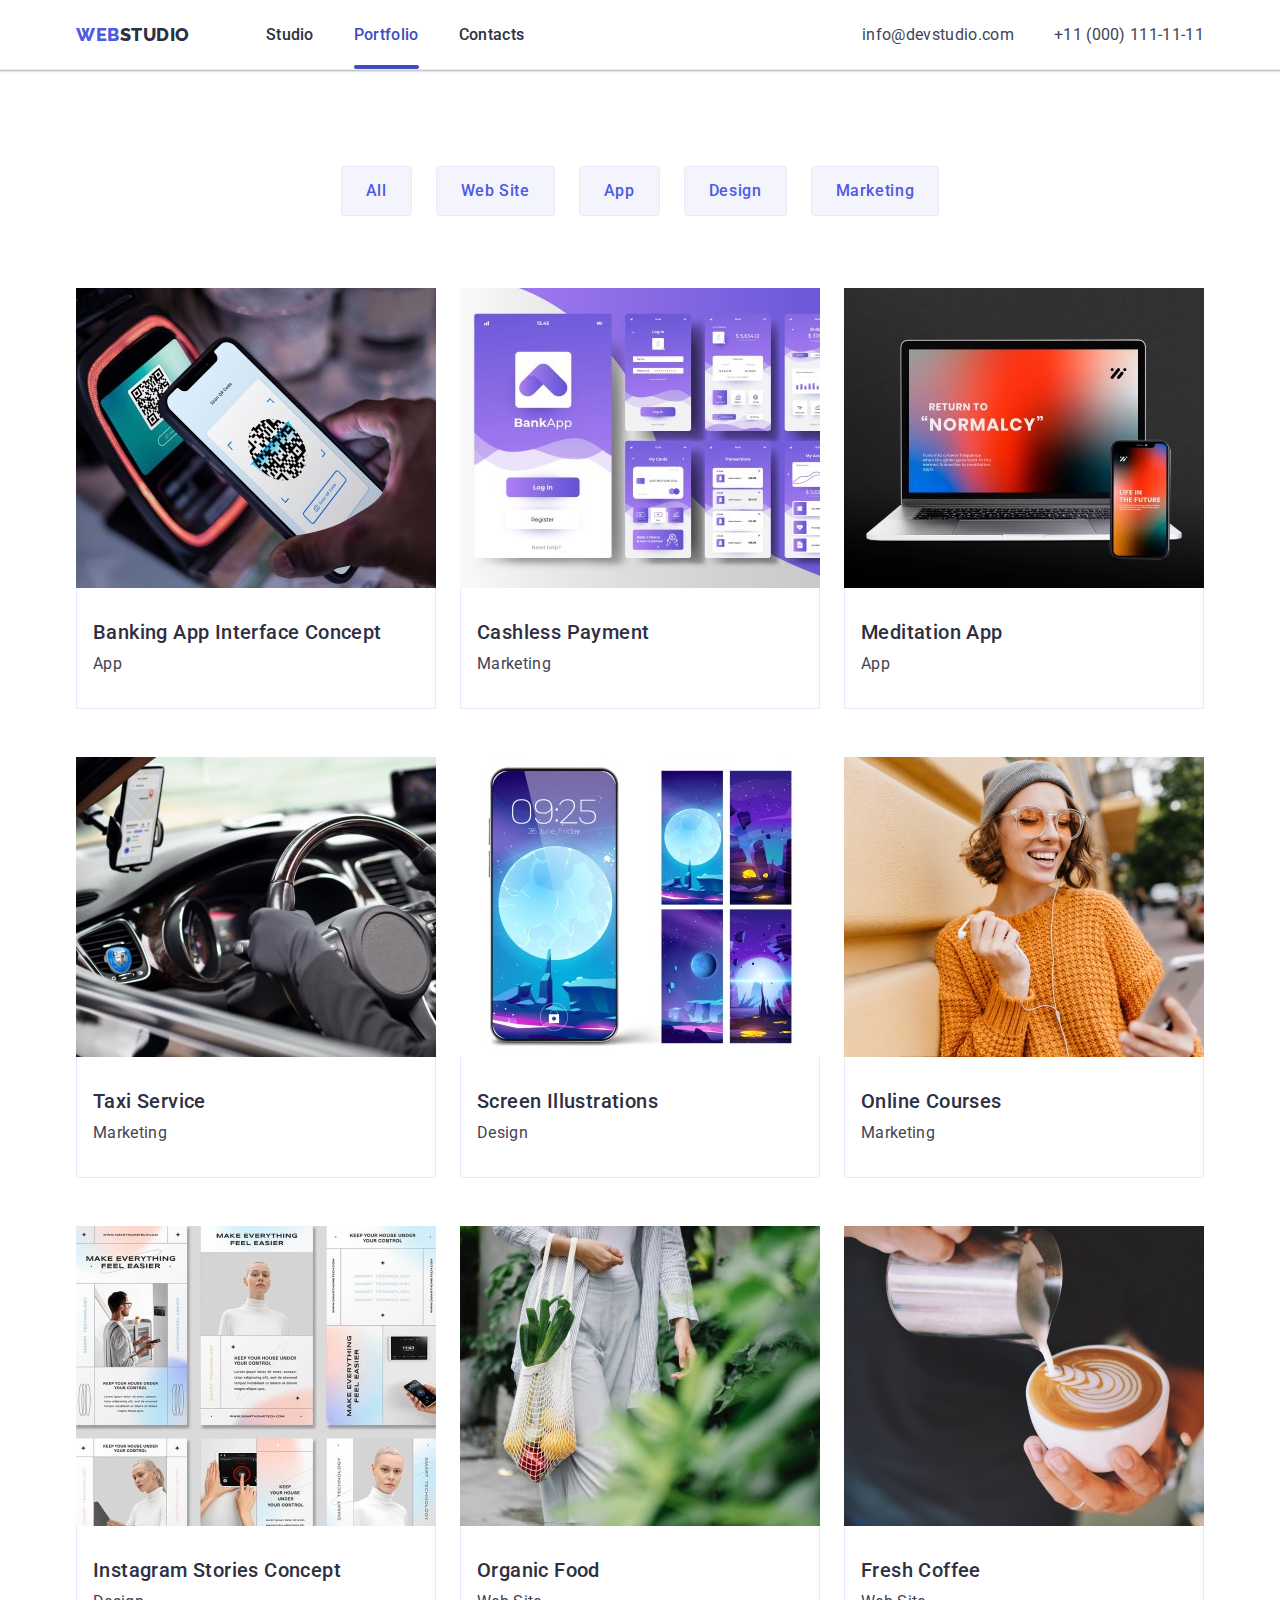
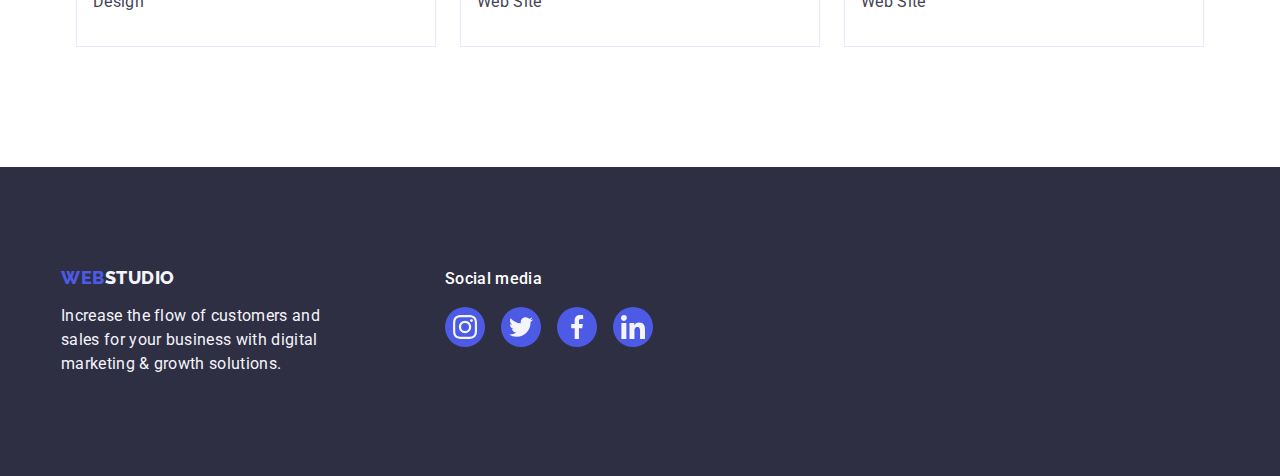
==== portfolio.html @ 295e7ac4 "Initial commit" ====
<!DOCTYPE html>
<html lang="en">
  <head>
    <meta charset="UTF-8" />
    <meta http-equiv="X-UA-Compatible" content="IE=edge" />
    <meta name="viewport" content="width=device-width, initial-scale=1.0" />
    <title>Portfolio</title>
    <link rel="preconnect" href="https://fonts.gstatic.com" />
    <!-- Normilize -->
    <link
      rel="stylesheet"
      href="https://cdn.jsdelivr.net/npm/modern-normalize@2.0.0/modern-normalize.min.css"
    />
    <!-- Custom styles -->
    <link rel="stylesheet" href="./css/styles.css" />
    <link rel="preconnect" href="https://fonts.googleapis.com" />
    <link rel="preconnect" href="https://fonts.gstatic.com" crossorigin />
    <link
      href="https://fonts.googleapis.com/css2?family=Raleway:wght@800&family=Roboto:wght@400;500;700;900&display=swap"
      rel="stylesheet"
    />
  </head>

  <body class="body">
    <!-- Header section -->
    <header class="header">
      <div class="header-container container">
        <nav class="header-nav">
          <a class="header-logo link" href="./index.html"
            >Web<span class="header-logo-blue">Studio</span></a
          >
          <ul class="header-nav list">
            <li class="header-item">
              <a class="header-link link" href="./index.html">Studio</a>
            </li>
            <li class="header-item">
              <a class="header-link active link" href="./portfolio.html">Portfolio</a>
            </li>
            <li class="header-item">
              <a class="header-link link" href="">Contacts</a>
            </li>
          </ul>
        </nav>
        <address class="header-address">
          <ul class="header-address-list list">
            <li class="header-address link">
              <a class="header-address link" href="mailto:info@devstudio.com">info@devstudio.com</a>
            </li>
            <li class="header-address link">
              <a class="header-address link" href="tel:+110001111111">+11 (000) 111-11-11</a>
            </li>
          </ul>
        </address>
      </div>
    </header>
    <!-- Main block -->
    <main>
      <!-- Main section -->
      <section class="portfolio section">
        <div class="container">
          <h1 hidden class="visually-hidden">Filters</h1>
          <ul class="portfolio-filters-list">
            <li class="portfolio-filters-item"
              ><button type="button" class="portfolio-btn">All</button></li
            >
            <li class="portfolio-filters-item"
              ><button type="button" class="portfolio-btn">Web Site</button></li
            >
            <li class="portfolio-filters-item"
              ><button type="button" class="portfolio-btn">App</button></li
            >
            <li class="portfolio-filters-item"
              ><button type="button" class="portfolio-btn">Design</button></li
            >
            <li class="portfolio-filters-item"
              ><button type="button" class="portfolio-btn">Marketing</button></li
            >
          </ul>
          <ul class="portfolio-examples-list">
            <li class="portfolio-examples-list-item">
              <a class="portfolio-link" href>
                <div class="overlay-wrapper">
                  <img
                    src="./images/row_1/img-1.jpg"
                    alt="Banking App Interface Concept"
                    width="360"
                    height="300"
                  />
                  <p class="overlay-text"
                    >14 Stylish and User-Friendly App Design Concepts · Task Manager App · Calorie
                    Tracker App · Exotic Fruit Ecommerce App · Cloud Storage App</p
                  >
                </div>
                <div class="card-content">
                  <h2 class="portfolio-subtitle">Banking App Interface Concept</h2>
                  <p class="portfolio-examples-text">App</p>
                </div>
              </a>
            </li>
            <li class="portfolio-examples-list-item">
              <a class="portfolio-link" href>
                <div class="overlay-wrapper">
                  <img
                    src="./images/row_1/img-2.jpg"
                    alt="Cashless Payment with a phone"
                    width="360"
                    height="300"
                  />
                  <p class="overlay-text"
                    >14 Stylish and User-Friendly App Design Concepts · Task Manager App · Calorie
                    Tracker App · Exotic Fruit Ecommerce App · Cloud Storage App</p
                  >
                </div>
                <div class="card-content">
                  <h2 class="portfolio-subtitle">Cashless Payment</h2>
                  <p class="portfolio-examples-text">Marketing</p>
                </div>
              </a>
            </li>
            <li class="portfolio-examples-list-item">
              <a class="portfolio-link" href>
                <div class="overlay-wrapper">
                  <img
                    src="./images/row_1/img.jpg"
                    alt="Meditation App on a mobile and a computer"
                    width="360"
                    height="300"
                  />
                  <p class="overlay-text"
                    >14 Stylish and User-Friendly App Design Concepts · Task Manager App · Calorie
                    Tracker App · Exotic Fruit Ecommerce App · Cloud Storage App</p
                  >
                </div>
                <div class="card-content">
                  <h2 class="portfolio-subtitle">Meditation App</h2>
                  <p class="portfolio-examples-text">App</p>
                </div>
              </a>
            </li>
            <li class="portfolio-examples-list-item">
              <a class="portfolio-link" href>
                <div class="overlay-wrapper">
                  <img src="./images/row_2/img-1.jpg" alt="A taxi" width="360" height="300" />
                  <p class="overlay-text"
                    >14 Stylish and User-Friendly App Design Concepts · Task Manager App · Calorie
                    Tracker App · Exotic Fruit Ecommerce App · Cloud Storage App</p
                  >
                </div>
                <div class="card-content">
                  <h2 class="portfolio-subtitle">Taxi Service</h2>
                  <p class="portfolio-examples-text">Marketing</p>
                </div>
              </a>
            </li>
            <li class="portfolio-examples-list-item">
              <a class="portfolio-link" href>
                <div class="overlay-wrapper">
                  <img
                    src="./images/row_2/img-2.jpg"
                    alt="Screen Illustrations"
                    width="360"
                    height="300"
                  />
                  <p class="overlay-text"
                    >14 Stylish and User-Friendly App Design Concepts · Task Manager App · Calorie
                    Tracker App · Exotic Fruit Ecommerce App · Cloud Storage App</p
                  >
                </div>
                <div class="card-content">
                  <h2 class="portfolio-subtitle">Screen Illustrations</h2>
                  <p class="portfolio-examples-text">Design</p>
                </div>
              </a>
            </li>
            <li class="portfolio-examples-list-item">
              <a class="portfolio-link" href>
                <div class="overlay-wrapper">
                  <img
                    src="./images/row_2/img-3.jpg"
                    alt="Girl having online courses using her mobile"
                    width="360"
                    height="300"
                  />
                  <p class="overlay-text"
                    >14 Stylish and User-Friendly App Design Concepts · Task Manager App · Calorie
                    Tracker App · Exotic Fruit Ecommerce App · Cloud Storage App</p
                  >
                </div>
                <div class="card-content">
                  <h2 class="portfolio-subtitle">Online Courses</h2>
                  <p class="portfolio-examples-text">Marketing</p>
                </div>
              </a>
            </li>
            <li class="portfolio-examples-list-item">
              <a class="portfolio-link" href>
                <div class="overlay-wrapper">
                  <img
                    src="./images/row_3/img-01.jpg"
                    alt="Instagram Stories Concept"
                    width="360"
                    height="300"
                  />
                  <p class="overlay-text"
                    >14 Stylish and User-Friendly App Design Concepts · Task Manager App · Calorie
                    Tracker App · Exotic Fruit Ecommerce App · Cloud Storage App</p
                  >
                </div>
                <div class="card-content">
                  <h2 class="portfolio-subtitle">Instagram Stories Concept</h2>
                  <p class="portfolio-examples-text">Design</p>
                </div>
              </a>
            </li>
            <li class="portfolio-examples-list-item">
              <a class="portfolio-link" href>
                <div class="overlay-wrapper">
                  <img
                    src="./images/row_3/img-02.jpg"
                    alt="Girl carying a bag with fruit and vegetables"
                    width="360"
                    height="300"
                  />
                  <p class="overlay-text"
                    >14 Stylish and User-Friendly App Design Concepts · Task Manager App · Calorie
                    Tracker App · Exotic Fruit Ecommerce App · Cloud Storage App</p
                  >
                </div>
                <div class="card-content">
                  <h2 class="portfolio-subtitle">Organic Food</h2>
                  <p class="portfolio-examples-text">Web Site</p>
                </div>
              </a>
            </li>
            <li class="portfolio-examples-list-item">
              <a class="portfolio-link" href>
                <div class="overlay-wrapper">
                  <img
                    src="./images/row_3/img-03.jpg"
                    alt="Barista making coffee"
                    width="360"
                    height="300"
                  />
                  <p class="overlay-text"
                    >14 Stylish and User-Friendly App Design Concepts · Task Manager App · Calorie
                    Tracker App · Exotic Fruit Ecommerce App · Cloud Storage App</p
                  >
                </div>
                <div class="card-content">
                  <h2 class="portfolio-subtitle">Fresh Coffee</h2>
                  <p class="portfolio-examples-text">Web Site</p>
                </div>
              </a>
            </li>
          </ul>
        </div>
      </section>
    </main>

    <!-- Footer section -->
    <footer class="footer">
      <div class="footer container">
        <div class="logo-text">
          <a class="header-logo link" href="./index.html"
            >Web<span class="footer-logo-light">Studio</span></a
          >
          <p class="footer-text">
            Increase the flow of customers and sales for your business with digital marketing &
            growth solutions.
          </p>
        </div>
        <div class="footer-socials">
          <p class="footer-socials-subtitle">Social media</p>
          <ul class="footer-links-list">
            <li class="footer-links-item">
              <a href="" class="footer-link">
                <svg class="footer-icon" width="24" height="24">
                  <use href="./images/icons.svg#icon-instagram"></use>
                </svg>
              </a>
            </li>
            <li class="footer-links-item">
              <a href="" class="footer-link">
                <svg class="footer-icon" width="24" height="24">
                  <use href="./images/icons.svg#icon-twitter"></use>
                </svg>
              </a>
            </li>
            <li class="footer-links-item">
              <a href="" class="footer-link">
                <svg class="footer-icon" width="24" height="24">
                  <use href="./images/icons.svg#icon-facebook"></use>
                </svg>
              </a>
            </li>
            <li class="footer-links-item">
              <a href="" class="footer-link">
                <svg class="footer-icon" width="24" height="24">
                  <use href="./images/icons.svg#icon-linkedin"></use>
                </svg>
              </a>
            </li>
          </ul>
        </div>
      </div>
    </footer>
  </body>
</html>
---- css/styles.css ----
:root {
  /* Font */
  --primary-font: Roboto, sans-serif;
  /* Colors */
  --headings-cl: #2E2F42;
  --text-cl: #434455;
  --CTA-iris: #4D5AE5;
  --CTA-ocean: #404BBF;
  --light-bg: #F4F4FD;
  --white-cl: white;
  --acent-cl: #E7E9FC;
  --light-slate: #8E8F99;
  --green-success-cl: #31D0AA;
  --modal-bg: #FCFCFC;
  /* transition */
  --transition-duration: 250ms;
  --transition-timing-function: cubic-bezier(0.4, 0, 0.2, 1);
}


/* Reset */

ul,
ol {
  list-style: none;
  margin: 0;
  padding: 0;
}


a {
  text-decoration: none;
  color: currentColor;
  font-style: normal;
}

button {
  font-family: inherit;
  cursor: pointer;
}

h1,
h2,
h3,
h4,
h5,
h6,
p {
  margin: 0;
}

img {
  display: block;
  max-width: 100%;
  height: auto;
}

.visually-hidden {
  position: absolute;
  width: 1px;
  height: 1px;
  margin: -1px;
  border: 0;
  padding: 0;

  white-space: nowrap;
  clip-path: inset(100%);
  clip: rect(0 0 0 0);
  overflow: hidden;
}

/**
  |============================
  | Common styles
  |============================
*/

body {
  font-family: var(--primary-font);
  color: var(--text-cl);
  line-height: 1.5;
  letter-spacing: 0.02em;
  background-color: var(--white-cl);
}

.container {
  max-width: 1158px;
  padding: 0 15px;
  margin: 0 auto;
}


/**
  |============================
  | Header section
  |============================
*/

.header {
  border-bottom: 1px solid var(--acent-cl);
  box-shadow: 0px 1px 6px 0px rgba(46, 47, 66, 0.08), 0px 1px 1px 0px rgba(46, 47, 66, 0.16), 0px 2px 1px 0px rgba(46, 47, 66, 0.08);
}


.header-nav {
  display: flex;
  align-items: center;
}

.header-nav.list {
  display: flex;
  align-items: center;
  gap: 40px;
}

.header-logo {
  font-family: Raleway, sans-serif;
  font-weight: 800;
  font-size: 18px;
  line-height: 1.17;
  letter-spacing: 0.03em;
  text-transform: uppercase;
  color: var(--CTA-iris);
  padding-top: 24px;
  padding-bottom: 24px;
  margin-right: 76px;
}

.header-logo-blue {
  color: var(--headings-cl);
}

.link {}

.header-container {
  display: flex;
  align-items: center;
  justify-content: space-between;
}

.header-address-list {
  display: flex;
  align-items: center;
  gap: 40px;
}

.header-item {}

.header-link {
  font-weight: 500;
  font-size: 16px;
  line-height: 1.5;
  letter-spacing: 0.02em;
  color: var(--headings-cl);
  padding: 24px 0;
  position: relative;
  transition-property: color;
    transition-duration: var(--transition-duration);
    transition-timing-function: var(--transition-timing-function);
  }


.header-link:hover,
.header-link:focus,
.header-address.link:hover,
.header-address.link:focus {
  color: var(--CTA-ocean);
}
.header-link.active {
    color: var(--CTA-ocean);
}
.header-link.active::after {
  content: '';
  display: block;
  width: 100%;
  height: 4px;
  border-radius: 2px;
  background-color: var(--CTA-ocean);
  position: absolute;
  bottom: -1px;
  left: 0;
}

.header-address {
  font-style: normal;
}

.header-address.link {
  color: var(--text-cl);
  letter-spacing: 0.02em;
  transition-property: color;
    transition-duration: var(--transition-duration);
    transition-timing-function: var(--transition-timing-function);
  }

.main {}

.section {}

/**
  |============================
  | Hero Styles
  |============================
*/

.hero {
  background-color: var(--headings-cl);
  padding-top: 188px;
  padding-bottom: 188px;
  background-image: linear-gradient(rgba(46, 47, 66, 0.70), rgba(46, 47, 66, 0.70)), url(../images/hero_bgd-img/background_image.jpg);
  background-repeat: no-repeat;
  background-position: center;
  background-size: cover;
  max-width: 1440px;
  margin: 0 auto;
}

.hero-title {
  font-size: 56px;
  line-height: 1.07;
  text-align: center;
  letter-spacing: 0.02em;
  color: var(--white-cl);
  margin: 0 auto;
  max-width: 496px;
  padding-bottom: 48px;
}

.hero-btn {
  background-color: var(--CTA-iris);
  font-weight: 500;
  font-size: 16px;
  line-height: 1.5;
  letter-spacing: 0.04em;
  color: var(--white-cl);
  display: block;
  min-width: 169px;
  height: 56px;
  padding: 16px 32px;
  margin: 0 auto;
  border: none;
  border-radius: 4px;
  transition-property: background-color;
    transition-duration: var(--transition-duration);
    transition-timing-function: var(--transition-timing-function);
  }

.hero-btn:hover,
.hero-btn:focus {
  background-color: var(--CTA-ocean);
}

/**
  |============================
  | Features styles
  |============================
*/

.features {
  padding: 120px 0;
}

.features-list {
  display: flex;
  gap: 24px;
  align-items: baseline;
}

.features-item {
  width: calc((100% - 3 * 24px) / 4);
}


.section-features-subtitle,
.portfolio-subtitle,
.team-name {
  font-size: 20px;
  font-weight: 500;
  line-height: 1.2;
  color: var(--headings-cl);
  letter-spacing: 0.02em;
}

.section-features-subtitle {
  margin-bottom: 8px;
}

.features-text {}

.icon-background {
  height: 112px;
  border-radius: 4px;
  background-color: var(--light-bg);
  display: flex;
  align-items: center;
  justify-content: center;
  margin-bottom: 8px;
}

.features-icon {
}

/**
  |============================
  | What are we doing section
  |============================
*/

.section-product {
  padding-bottom: 120px;
}

.section-product-list {
  display: flex;
  gap: 24px;
  align-items: center;
}

.section-product-list-item {}


.section-product-title,
.section-team-title, .customers-title {
  line-height: 1.11;
  font-size: 36px;
  color: var(--headings-cl);
  text-transform: capitalize;
  letter-spacing: 0.02em;
  text-align: center;
  margin-bottom: 72px;
}

/**
  |============================
  | Team section styles
  |============================
*/

.team {
  background-color: var(--light-bg);
  letter-spacing: 0.02em;
  padding: 120px 0;
}

.section-team-title {}

.team-list {
  display: flex;
  align-items: center;
  gap: 24px;
}

.team-name {
  margin-bottom: 8px;
}

.team-list-item {
  background-color: var(--white-cl);
  border-radius: 0px 0px 4px 4px;
  box-shadow: 0px 2px 1px 0px rgba(46, 47, 66, 0.08), 0px 1px 1px 0px rgba(46, 47, 66, 0.16), 0px 1px 6px 0px rgba(46, 47, 66, 0.08);
}

.team-card-content {
  padding: 32px 0;
  text-align: center;

}

.team-name-job {
  font-size: 16px;
  margin-bottom: 8px;
}

.team-socials-list {
  display: flex;
  gap: 24px;
  align-items: center;
  justify-content: center;
}

.team-socials-list-item {
width: 40px;
height: 40px;
}

.team-social-link {
display: flex;
align-items: center;
justify-content: center;
  width: 100%;
height: 100%;
  border-radius: 50%;
background-color: var(--CTA-iris);
transition-property: background-color;
transition-duration: var(--transition-duration);
transition-timing-function: var(--transition-timing-function);
}

.team-social-link:hover, .team-social-link:focus {
  background-color: var(--CTA-ocean);
}

.team-social-icon {
  margin: 12px;
  fill: var(--light-bg);
}

/**
  |============================
  | Customers styles
  |============================
*/

.customers-section {
  background-color: var(--white-cl);
  padding: 120px 0;
}

.customers-title {
}

.customers-list {
  display: flex;
  align-items: center;
  justify-content: center;
  gap: 24px;
}

.customers-list-item {
}

.customers-link {
color: var(--light-slate);
  border-radius: 4px;
  border: 1px solid var(--lightslate, var(--light-slate));
  height: 88px;
  width: 168px;
  display: flex;
  align-items: center;
  justify-content: center;
  transition-property: border-color, color;
    transition-duration: var(--transition-duration);
    transition-timing-function: var(--transition-timing-function);
  }


.customers-icon {
  fill: currentColor;
  transition-property: fill;
  transition-duration: var(--transition-duration);
  transition-timing-function: var(--transition-timing-function);
}

.customers-link:hover, .customers-link:focus {
  border-color: var(--CTA-ocean);
  color: var(--CTA-ocean);
}



/**
  |============================
  | Portfolio styles
  |============================
*/

.portfolio {
  padding-bottom: 120px;
  padding-top: 96px;
}

.section {}

.portfolio-btn {
  font-weight: 500;
  line-height: 1.5;
  letter-spacing: 0.04em;
  color: var(--CTA-iris);
  background-color: var(--light-bg);
  text-transform: capitalize;
  padding: 12px 24px;
  border: 1px solid var(--acent-cl);
  border-radius: 4px;
  transition-property: background-color, color, border-color, box-shadow;
  transition-duration: var(--transition-duration);
  transition-timing-function: var(--transition-timing-function);
}

.portfolio-btn:hover,
.portfolio-btn:focus {
  background-color: var(--CTA-ocean);
  color: var(--white-cl);
  border-color: transparent;
  box-shadow: 0px 2px 2px 0px rgba(0, 0, 0, 0.12), 0px 2px 1px 0px rgba(0, 0, 0, 0.08), 0px 3px 1px 0px rgba(0, 0, 0, 0.10);
}

.portfolio-subtitle {
  margin-bottom: 8px;
}

.portfolio-filters-list {
  display: flex;
  align-items: center;
  gap: 24px;
  margin-bottom: 72px;
  justify-content: center;
}

.portfolio-filters-item {}

.portfolio-examples-list {
  display: flex;
  flex-wrap: wrap;
  align-items: center;
  row-gap: 48px;
  column-gap: 24px;
}

.portfolio-examples-list-item {
  width: calc((100% - 2*24) / 3);
}

.portfolio-link {
  display: block;
  transition: box-shadow var(--transition-duration) var(--transition-timing-function);
}

.portfolio-link:hover, .portfolio-link:focus {
box-shadow: 0px 2px 1px 0px rgba(46, 47, 66, 0.08),
0px 1px 1px 0px rgba(46, 47, 66, 0.16),
0px 1px 6px 0px rgba(46, 47, 66, 0.08);
}




.portfolio-examples-text {}

.card-content {
  padding: 32px 16px;
  border: 1px solid var(--acent-cl);
  border-top: none;
}

.overlay-wrapper {
  overflow: hidden;
  width: 360px;
  height: 300px;
  position: relative;
}

.overlay-text {
  color: var(--light-bg);
  font-size: 16px;
  background-color: var(--CTA-iris);
  padding: 40px 32px;
  width: 100%;
  height: 100%;
  position: absolute;
  top: 0;
  left: 0;
  transform: translateY(100%);
  transition-property: transform;
  transition-duration: var(--transition-duration);
  transition-timing-function: var(--transition-timing-function);
}

.portfolio-examples-list-item:hover .overlay-text, .portfolio-examples-list-item:focus .overlay-text {
  transform: translateY(0%);
}

/**
  |============================
  | Footer styles
  |============================
*/

.footer {
  background-color: var(--headings-cl);
  color: var(--light-bg);
  padding: 100px 0;
}

.footer-text {
  letter-spacing: 0.02em;
  max-width: 264px;
}

footer .header-logo {
  display: inline-block;
  padding: 0;
  margin-bottom: 16px;
}

.footer-logo-light {
  color: var(--light-bg);
}

.footer-socials-subtitle {
  color: var(--white-cl);
  font-weight: 500;
  font-size: 16px;
  line-height: 1.5;
  letter-spacing: 0.02em;
  margin-bottom: 16px;
}

.footer .container {
  display: flex;
  align-items: baseline;
  padding: 0;
}

.logo-text {
  margin-right: 120px;
}

.footer-socials {}

.footer-links-list {
  display: flex;
  gap: 16px;
  align-items: center;
  justify-content: space-between;

}

.footer-links-item {}

.footer-link {
  display: flex;
  align-items: center;
  justify-content: center;
  width: 40px;
  height: 40px;
  background-color: var(--CTA-iris);
  border-radius: 50%;
  transition-property: background-color;
  transition-duration: var(--transition-duration);
  transition-timing-function: var(--transition-timing-function);
}

.footer-link:hover, .footer-link:focus {
  background-color: var(--green-success-cl);
}

.footer-icon {
  fill: var(--light-bg);
}

/**
  |============================
  | Modal styles
  |============================
*/

.backdrop {
  width: 100%;
  height: 100%;
  position: fixed;
  top: 0;
  left: 0;
  background-color: rgba(46, 47, 66, 0.40);
  transition-property: opacity, visibility;
  transition-duration: var(--transition-duration);
  transition-timing-function: var(--transition-timing-function);
}

.backdrop.is-hidden{
opacity: 0;
visibility: hidden;
pointer-events: none;
}

.modal {
  width: 408px;
  min-height: 584px;
  border-radius: 4px;
  background-color: var(--modal-bg);
  box-shadow: 0px 2px 1px 0px rgba(0, 0, 0, 0.20), 0px 1px 3px 0px rgba(0, 0, 0, 0.12), 0px 1px 1px 0px rgba(0, 0, 0, 0.14);
position: absolute;
top: 50%;
left: 50%;
transform: translateX(-50%) translateY(-50%);
transition: transform var(--transition-duration) var(--transition-timing-function);
}

.modal-icon {
  fill: var(--headings-cl);
  transition-property: fill;
    transition-duration: var(--transition-duration);
    transition-timing-function: var(--transition-timing-function);
}

.modal-btn {
  background-color: var(--acent-cl);
  width: 24px;
  height: 24px;
  border-radius: 50%;
  border: 1px solid rgba(0, 0, 0, 0.10);
  position: absolute;
  top: 24px;
  right: 24px;
  display: flex;
  justify-content: center;
  align-items: center;
  padding: 0;
  transition-property: background-color, border;
  transition-duration: var(--transition-duration);
  transition-timing-function: var(--transition-timing-function);
}

.modal-btn:hover, .modal-btn:focus {
  background-color: var(--CTA-ocean);
  border: none;
}

.modal-btn:hover .modal-icon,
.modal-btn:focus .modal-icon {
  fill: var(--white-cl);
}
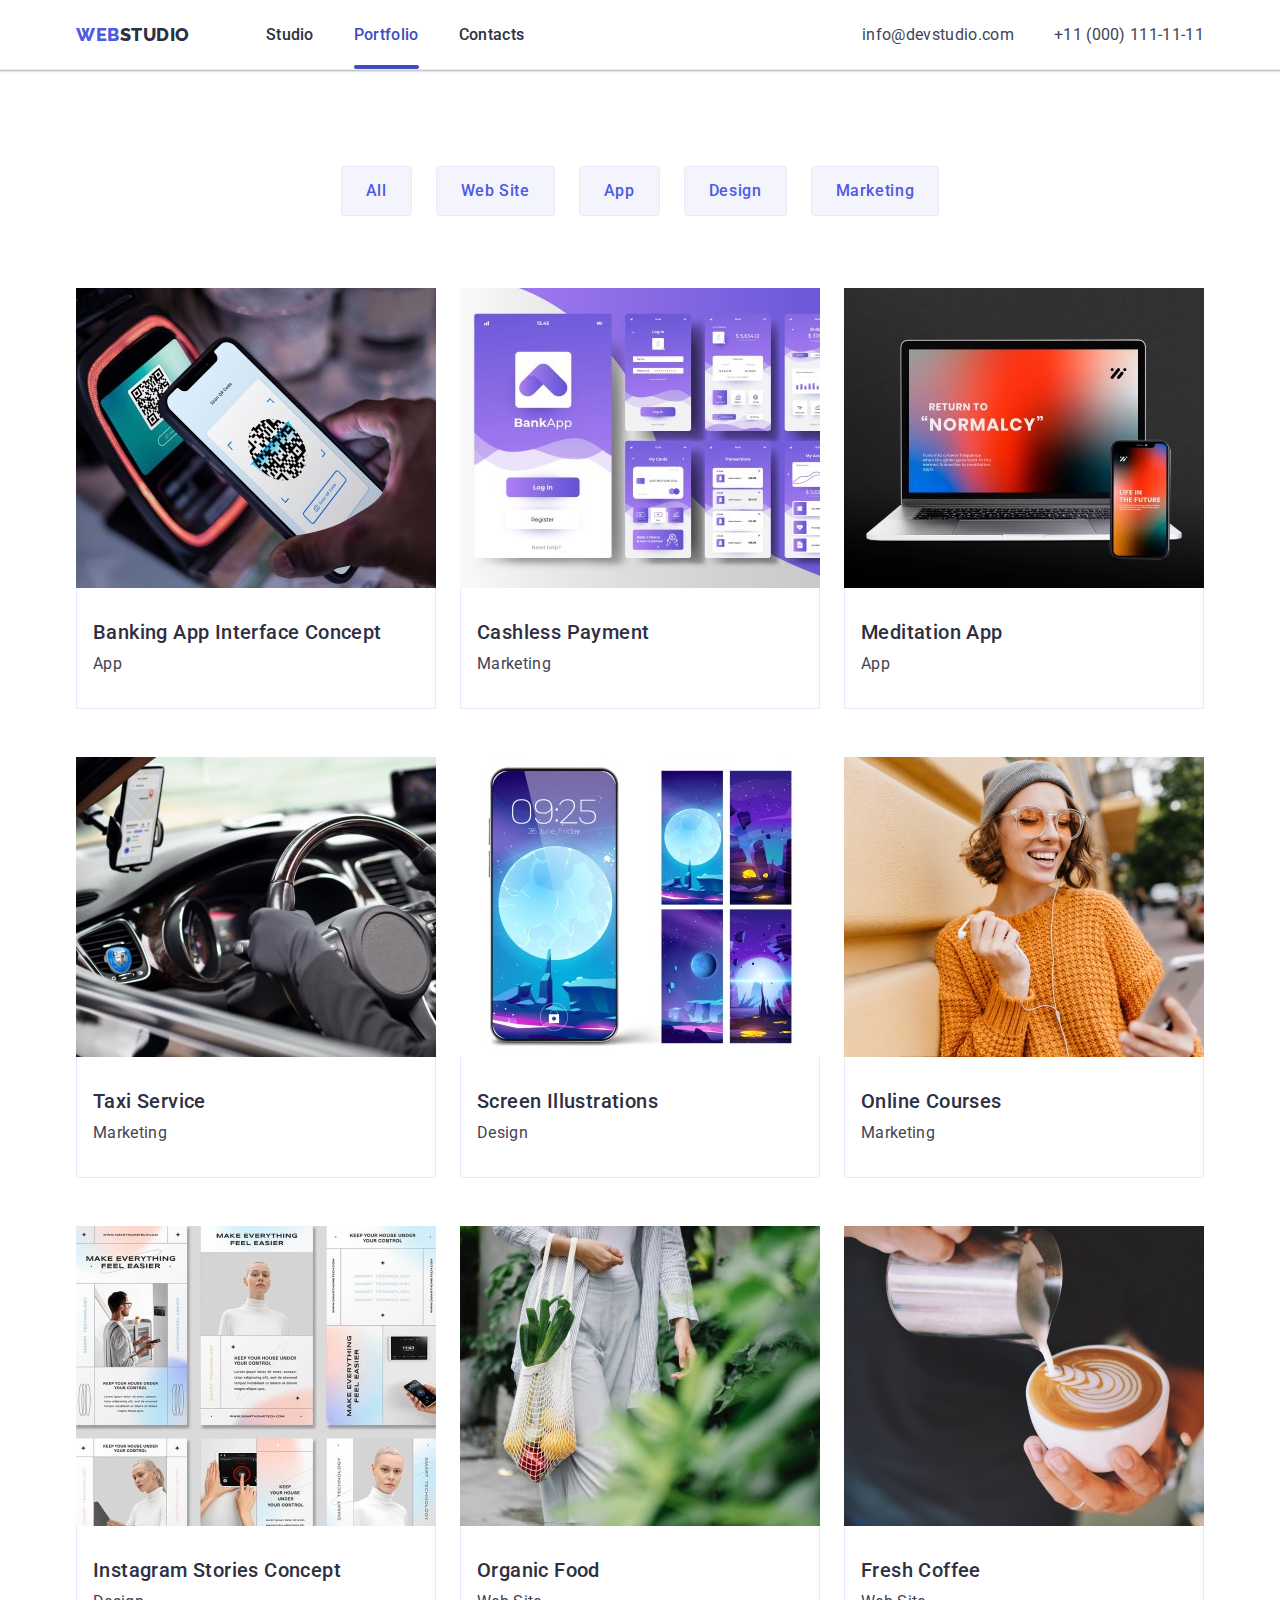
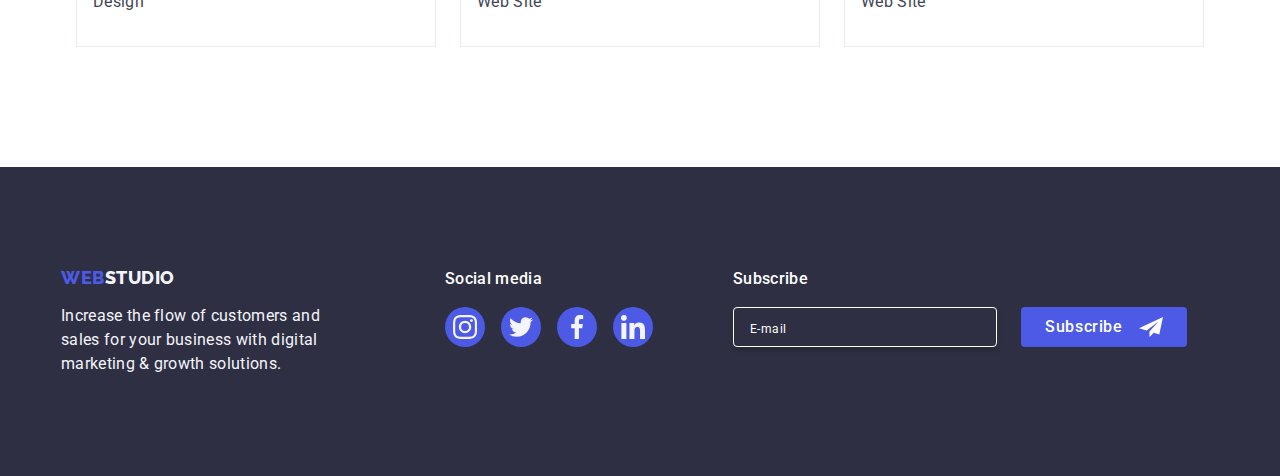
==== commit f86b4441: "before corrections" ====
--- a/portfolio.html
+++ b/portfolio.html
@@ -270,7 +270,7 @@
           </p>
         </div>
         <div class="footer-socials">
-          <p class="footer-socials-subtitle">Social media</p>
+          <p class="footer-subtitle">Social media</p>
           <ul class="footer-links-list">
             <li class="footer-links-item">
               <a href="" class="footer-link">
@@ -302,6 +302,25 @@
             </li>
           </ul>
         </div>
+        <div class="form-group">
+          <p class="footer-subtitle">Subscribe</p>
+          <form class="footer-form" name="subscribe-form">
+            <label class="subscribe-form-label">
+              <input
+                type="email"
+                name="subscribe-form-email"
+                class="footer-input"
+                placeholder="E-mail"
+              />
+            </label>
+            <button type="submit" class="footer-btn"
+              >Subscribe
+              <svg class="subscribe-icon" width="24" height="24">
+                <use href="./images/icons.svg#icon-subscribe-btn"></use>
+              </svg>
+            </button>
+          </form>
+        </div>
       </div>
     </footer>
   </body>
--- a/css/styles.css
+++ b/css/styles.css
@@ -596,7 +596,7 @@
   color: var(--light-bg);
 }
 
-.footer-socials-subtitle {
+.footer-subtitle {
   color: var(--white-cl);
   font-weight: 500;
   font-size: 16px;
@@ -615,7 +615,9 @@
   margin-right: 120px;
 }
 
-.footer-socials {}
+.footer-socials {
+  margin-right: 80px;
+}
 
 .footer-links-list {
   display: flex;
@@ -646,6 +648,52 @@
 
 .footer-icon {
   fill: var(--light-bg);
+}
+
+/* Footer subscribe form */
+
+.form-group {}
+
+.footer-form {
+display: flex;
+gap: 24px;
+align-items: center;
+}
+
+.footer-input {
+  width: 264px;
+  height: 40px;
+  color: var(--white-cl);
+  border-radius: 4px;
+  border: 1px solid var(--white, #FFF);
+  box-shadow: 0px 4px 4px 0px rgba(0, 0, 0, 0.15);
+ background-color: transparent;
+padding: 8px 16px;
+}
+
+.footer-input::placeholder {
+ color: var(--white-cl);
+ font-size: 12px;
+ line-height: 2;
+ letter-spacing: 0.48px;
+}
+
+.footer-btn {
+  border-radius: 4px;
+    background: var(--CTA-iris);
+    padding: 8px 24px;
+    border: none;
+    color: var(--white-cl);
+    font-weight: 500;
+    letter-spacing: 0.64px;
+    line-height: 1.5;
+    display: inline-flex;
+    align-items: center;
+    gap: 16px;
+}
+
+.subscribe-icon {
+  fill: var(--white-cl);
 }
 
 /**
@@ -673,6 +721,7 @@
 }
 
 .modal {
+  padding: 72px 24px 24px;
   width: 408px;
   min-height: 584px;
   border-radius: 4px;
@@ -718,4 +767,153 @@
 .modal-btn:hover .modal-icon,
 .modal-btn:focus .modal-icon {
   fill: var(--white-cl);
+}
+
+.modal-caption {
+  display: block;
+  width: 360px;
+    margin-bottom: 16px;
+    font-size: 16px;
+  font-weight: 500;
+    line-height: 1.5;
+    letter-spacing: 0.02em;
+    color: var(--headings-cl);
+}
+
+.modal-form {}
+
+.modal-form-field {
+  display: block;
+  margin-bottom: 8px;
+    position: relative;
+}
+
+.modal-form-label {
+  display: block;
+  margin-bottom: 4px;
+    font-size: 12px;
+    line-height: 1.16;
+    letter-spacing: 0.48px;
+    color: var(--light-slate);
+}
+
+.modal-form-input {
+  width: 100%;
+  height: 40px;
+  padding: 11px 38px;
+  font-size: 16px;
+  color: var(--headings-cl);
+  border-radius: 4px;
+  border: 1px solid rgba(46, 47, 66, 0.40);
+  outline: transparent;
+  transition: border-color, var(--transition-duration), var(--transition-timing-function);
+}
+
+.modal-form-input:focus {
+  border-color: var(--CTA-iris);
+}
+
+.modal-form-icon {
+  fill: var(--headings-cl);
+  position: absolute;
+  bottom: 11px;
+  left: 16px;
+  transition: fill, var(--transition-duration), var(--transition-timing-function);
+}
+
+.modal-form-input:focus +.modal-form-icon {
+  fill: var(--CTA-iris);
+}
+
+.modal-form-textarea {
+  width: 100%;
+  height: 120px;
+  padding: 8px 16px;
+  resize: none;
+  outline: transparent;
+  border-radius: 4px;
+    border: 1px solid rgba(46, 47, 66, 0.40);
+      transition: border-color, var(--transition-duration), var(--transition-timing-function);
+}
+
+      .modal-form-textarea:focus {
+          border-color: var(--CTA-iris);
+}
+
+.modal-form-textarea::placeholder {
+color: rgba(46, 47, 66, 0.40);
+    font-size: 12px;
+    line-height: 1.16;
+    letter-spacing: 0.48px;
+}
+
+.modal-form-agreement {
+  display: flex;
+  align-items: center;
+  margin-bottom: 24px;
+  gap: 8px;
+}
+
+.modal-form-checkbox {
+}
+
+.modal-form-custom-checkbox {
+  display: flex;
+  align-items: center;
+  justify-content: center;
+  width: 16px;
+  height: 16px;
+  border-radius: 2px;
+    border: 1px solid rgba(46, 47, 66, 0.40);
+    transition-property: background-color, border-color;
+    transition-duration: var(--transition-duration);
+    transition-timing-function: var(--transition-timing-function);
+}
+
+.modal-form-checkbox:checked + .modal-form-custom-checkbox {
+  border-color: var(--CTA-ocean);
+  background-color: var(--CTA-ocean);
+}
+
+.modal-form-checkbox-icon {
+  opacity: 0;
+}
+
+.modal-form-checkbox:checked + .modal-form-custom-checkbox .modal-form-checkbox-icon {
+  opacity: 1;
+  fill: var(--light-bg);
+}
+
+.modal-form-agreement-desc {
+  user-select: none;
+  color: var(--light-slate);
+    font-size: 12px;
+    line-height: 1.6;
+    letter-spacing: 0.48px;
+}
+
+.modal-form-link {
+  color: var(--CTA-iris);
+  text-decoration: underline;
+}
+
+.send-btn {
+  display: block;
+  width: 169px;
+  height: 56px;
+  margin: 0 auto;
+  padding: 16px 32px;
+  border: none;
+  border-radius: 4px;
+    background-color: var(--CTA-iris);
+    box-shadow: 0px 4px 4px 0px rgba(0, 0, 0, 0.15);
+    font-size: 16px;
+    font-weight: 500;
+    color: var(--white-cl);
+      line-height: 1.5;
+      letter-spacing: 0.64px;
+      transition: background-color var(--transition-duration) var(--transition-timing-function);
+}
+.send-btn:hover, .send-btn:focus {
+  background-color: var(--CTA-ocean);
 }